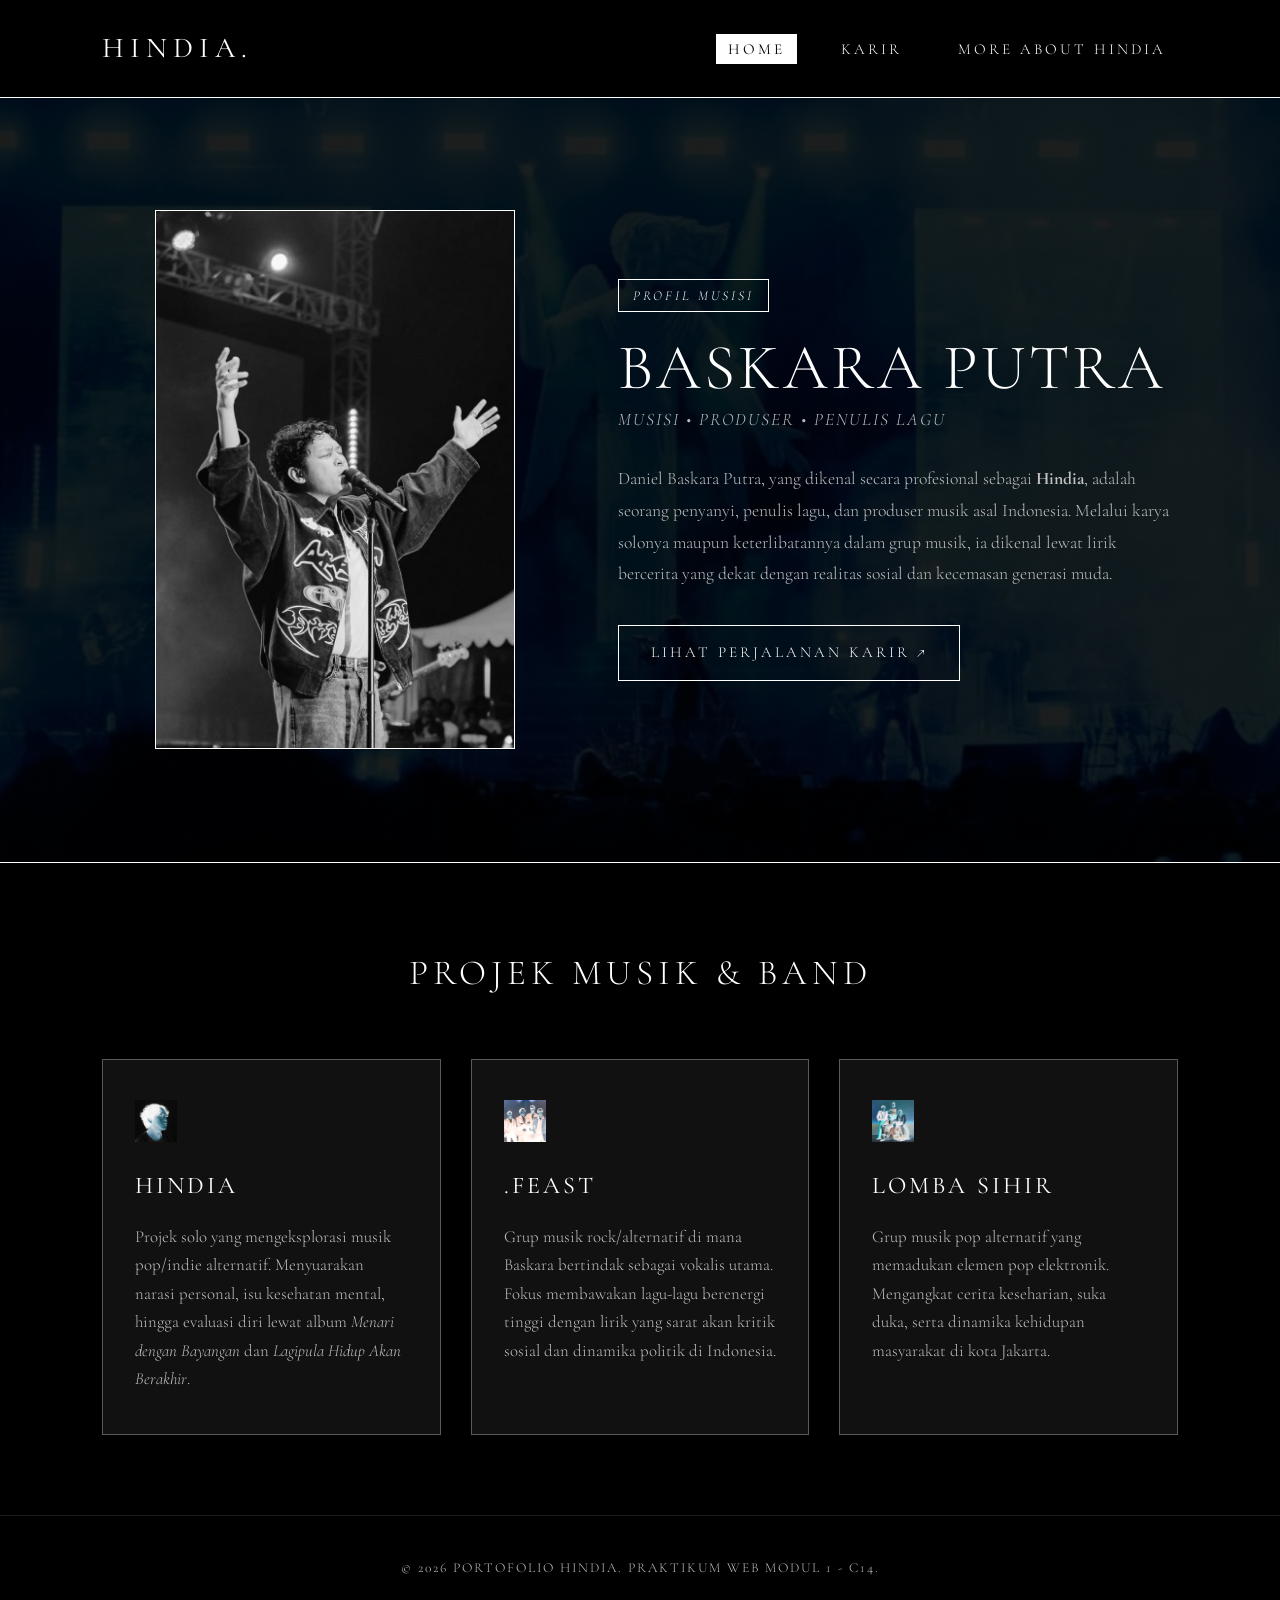
==== index.html @ d5028ae2 "home page" ====
<!DOCTYPE html>
<html lang="id">
<head>
    <meta charset="UTF-8">
    <meta name="viewport" content="width=device-width, initial-scale=1.0">
    <title>Hindia | Official Website</title>
    <!-- Impor Font Cormorant Garamond (Serif Klasik, Tipis, & Elegan) -->
    <link rel="preconnect" href="https://fonts.googleapis.com">
    <link rel="preconnect" href="https://fonts.gstatic.com" crossorigin>
    <link href="https://fonts.googleapis.com/css2?family=Cormorant+Garamond:ital,wght@0,300;0,400;0,600;1,300;1,400&family=Inter:wght@300;400&display=swap" rel="stylesheet">
    <link rel="stylesheet" href="style-home.css">
</head>

<body>
    <header class="navbar">
        <div class="logo">HINDIA.</div>
        <nav>
            <ul class="nav-links">
                <li><a href="index.html" class="active">HOME</a></li>
                <li><a href="cv.html">KARIR</a></li>
                <li><a href="portfolio.html">MORE ABOUT HINDIA</a></li>
            </ul>
        </nav>
    </header>

    <section class="hero-section">
        <div class="hero-image">
            <img src="assets/Baskara putra Hindia.jpg" alt="Foto Baskara Putra (Hindia)">
        </div>

        <div class="hero-content">
            <span class="badge">PROFIL MUSISI</span>
            <h1 class="hero-title">BASKARA PUTRA</h1>
            <p class="hero-subtitle">MUSISI • PRODUSER • PENULIS LAGU</p>
            <p class="hero-description">
                Daniel Baskara Putra, yang dikenal secara profesional sebagai <strong>Hindia</strong>, adalah seorang penyanyi, penulis lagu, dan produser musik asal Indonesia. Melalui karya solonya maupun keterlibatannya dalam grup musik, ia dikenal lewat lirik bercerita yang dekat dengan realitas sosial dan kecemasan generasi muda.
            </p>
            <a href="cv.html" class="btn-cta">LIHAT PERJALANAN KARIR ↗</a>
        </div>
    </section>

    <section class="band-section">
        <h2>PROJEK MUSIK & BAND</h2>
        <div class="band-grid">
            
            <div class="band-card">
                <img src="assets/spotify-profile-picture-hindia-3000x3000.jpg" alt="Logo Hindia" class="band-icon">
                <h3>HINDIA</h3>
                <p>
                    Projek solo yang mengeksplorasi musik pop/indie alternatif. Menyuarakan narasi personal, isu kesehatan mental, hingga evaluasi diri lewat album <em>Menari dengan Bayangan</em> dan <em>Lagipula Hidup Akan Berakhir</em>.
                </p>
            </div>

            <div class="band-card">
                <img src="assets/spotify-profile-picture-feast-3000x3000.jpg" alt="Logo .Feast" class="band-icon">
                <h3>.FEAST</h3>
                <p>
                    Grup musik rock/alternatif di mana Baskara bertindak sebagai vokalis utama. Fokus membawakan lagu-lagu berenergi tinggi dengan lirik yang sarat akan kritik sosial dan dinamika politik di Indonesia.
                </p>
            </div>

            <div class="band-card">
                <img src="assets/spotify-profile-picture-lomba-sihir-3000x3000.jpg" alt="Logo Lomba Sihir" class="band-icon">
                <h3>LOMBA SIHIR</h3>
                <p>
                    Grup musik pop alternatif yang memadukan elemen pop elektronik. Mengangkat cerita keseharian, suka duka, serta dinamika kehidupan masyarakat di kota Jakarta.
                </p>
            </div>

        </div>
    </section>

    <footer>
        <p>&copy; 2026 PORTOFOLIO HINDIA. PRAKTIKUM WEB MODUL 1 - C14.</p>
    </footer>

</body>
</html>
---- style-home.css ----
* {
    margin: 0;
    padding: 0;
    box-sizing: border-box;
    font-family: 'Cormorant Garamond', 'Times New Roman', Times, serif;
    border-radius: 0 !important;
}

:root {
    --color-black: #000000;
    --color-card-bg: #111111;
    --color-white: #ffffff;
    --color-light-gray: #c0c0c0;
}

body {
    background-color: var(--color-black);
    color: var(--color-white);
    line-height: 1.7;
    font-weight: 300; 
    font-size: 1.1rem;
}

.navbar {
    position: sticky;
    top: 0;
    z-index: 1000;
    background-color: rgba(0, 0, 0, 0.95);
    display: flex;
    justify-content: space-between;
    align-items: center;
    padding: 1.5rem 8%;
    border-bottom: 1px solid var(--color-white);
}

.logo {
    font-size: 1.8rem;
    font-weight: 400;
    letter-spacing: 6px;
    color: var(--color-white);
}

.nav-links {
    display: flex;
    list-style: none;
    gap: 32px;
}

.nav-links a {
    color: var(--color-white);
    text-decoration: none;
    font-weight: 300;
    font-size: 0.95rem;
    letter-spacing: 3px;
    padding: 6px 12px;
    transition: all 0.2s ease;
}

.nav-links a:hover,
.nav-links a.active {
    background-color: var(--color-white);
    color: var(--color-black);
    font-weight: 400;
}

.hero-section {
    position: relative;
    display: flex;
    align-items: center;
    justify-content: space-between;
    min-height: 85vh;
    padding: 4rem 8%;
    gap: 50px;
    
    background: linear-gradient(
        rgba(0, 0, 0, 0.88), 
        rgba(0, 0, 0, 0.88)
    ), url('assets/bg.jpg');
    background-size: cover;
    background-position: center;
    border-bottom: 1px solid var(--color-white);
}

.hero-image {
    flex: 1;
    display: flex;
    justify-content: center;
}

.hero-image img {
    width: 100%;
    max-width: 360px;
    height: auto;
    border: 1px solid var(--color-white);
    filter: grayscale(100%);
    object-fit: cover;
}

.hero-content {
    flex: 1.2;
    max-width: 600px;
}

.badge {
    border: 1px solid var(--color-white);
    color: var(--color-white);
    padding: 4px 14px;
    font-size: 0.85rem;
    font-weight: 300;
    display: inline-block;
    margin-bottom: 1.5rem;
    letter-spacing: 3px;
    font-style: italic;
}

.hero-title {
    font-size: 4rem; 
    font-weight: 300;
    color: var(--color-white);
    margin-bottom: 0.3rem;
    letter-spacing: 3px;
    line-height: 1;
}

.hero-subtitle {
    font-size: 1.1rem;
    color: var(--color-light-gray);
    margin-bottom: 1.8rem;
    font-weight: 300;
    letter-spacing: 2px;
    font-style: italic;
}

.hero-description {
    color: var(--color-light-gray);
    margin-bottom: 2.2rem;
    font-size: 1.1rem;
    font-weight: 300;
    line-height: 1.8;
}

.btn-cta {
    display: inline-block;
    padding: 14px 32px;
    background-color: transparent;
    color: var(--color-white);
    text-decoration: none;
    font-weight: 300;
    font-size: 0.95rem;
    letter-spacing: 3px;
    border: 1px solid var(--color-white);
    transition: all 0.3s ease;
}

.btn-cta:hover {
    background-color: var(--color-white);
    color: var(--color-black);
}

.band-section {
    padding: 5rem 8%;
    background-color: var(--color-black);
}

.band-section h2 {
    font-size: 2.2rem;
    font-weight: 300;
    margin-bottom: 3.5rem;
    color: var(--color-white);
    text-align: center;
    letter-spacing: 5px;
}

.band-grid {
    display: grid;
    grid-template-columns: repeat(3, 1fr);
    gap: 30px;
}

.band-card {
    background-color: var(--color-card-bg);
    padding: 2.5rem 2rem;
    border: 1px solid rgba(255, 255, 255, 0.3);
    transition: all 0.3s ease;
    display: flex;
    flex-direction: column;
    align-items: flex-start;
}

.band-card:hover {
    transform: translateY(-6px);
    border-color: var(--color-white);
    background-color: var(--color-white);
    color: var(--color-black);
}

.band-card:hover h3, 
.band-card:hover p {
    color: var(--color-black);
}

.band-icon {
    width: 42px;
    height: 42px;
    object-fit: contain;
    margin-bottom: 1.5rem;
    filter: invert(100%);
    transition: filter 0.3s ease;
}

.band-card:hover .band-icon {
    filter: invert(0%);
}

.band-card h3 {
    font-size: 1.5rem;
    font-weight: 400;
    margin-bottom: 1rem;
    letter-spacing: 3px;
    color: var(--color-white);
}

.band-card p {
    color: var(--color-light-gray);
    font-size: 1.05rem;
    font-weight: 300;
    line-height: 1.7;
}

footer {
    text-align: center;
    padding: 2.5rem;
    background-color: var(--color-black);
    color: var(--color-light-gray);
    font-size: 0.85rem;
    font-weight: 300;
    letter-spacing: 2px;
    border-top: 1px solid rgba(255, 255, 255, 0.1);
}

@media (max-width: 768px) {
    .navbar {
        flex-direction: column;
        gap: 15px;
    }

    .hero-section {
        flex-direction: column;
        text-align: center;
        padding: 3rem 5%;
    }

    .hero-title {
        font-size: 2.8rem;
    }

    .band-grid {
        grid-template-columns: 1fr;
    }
}
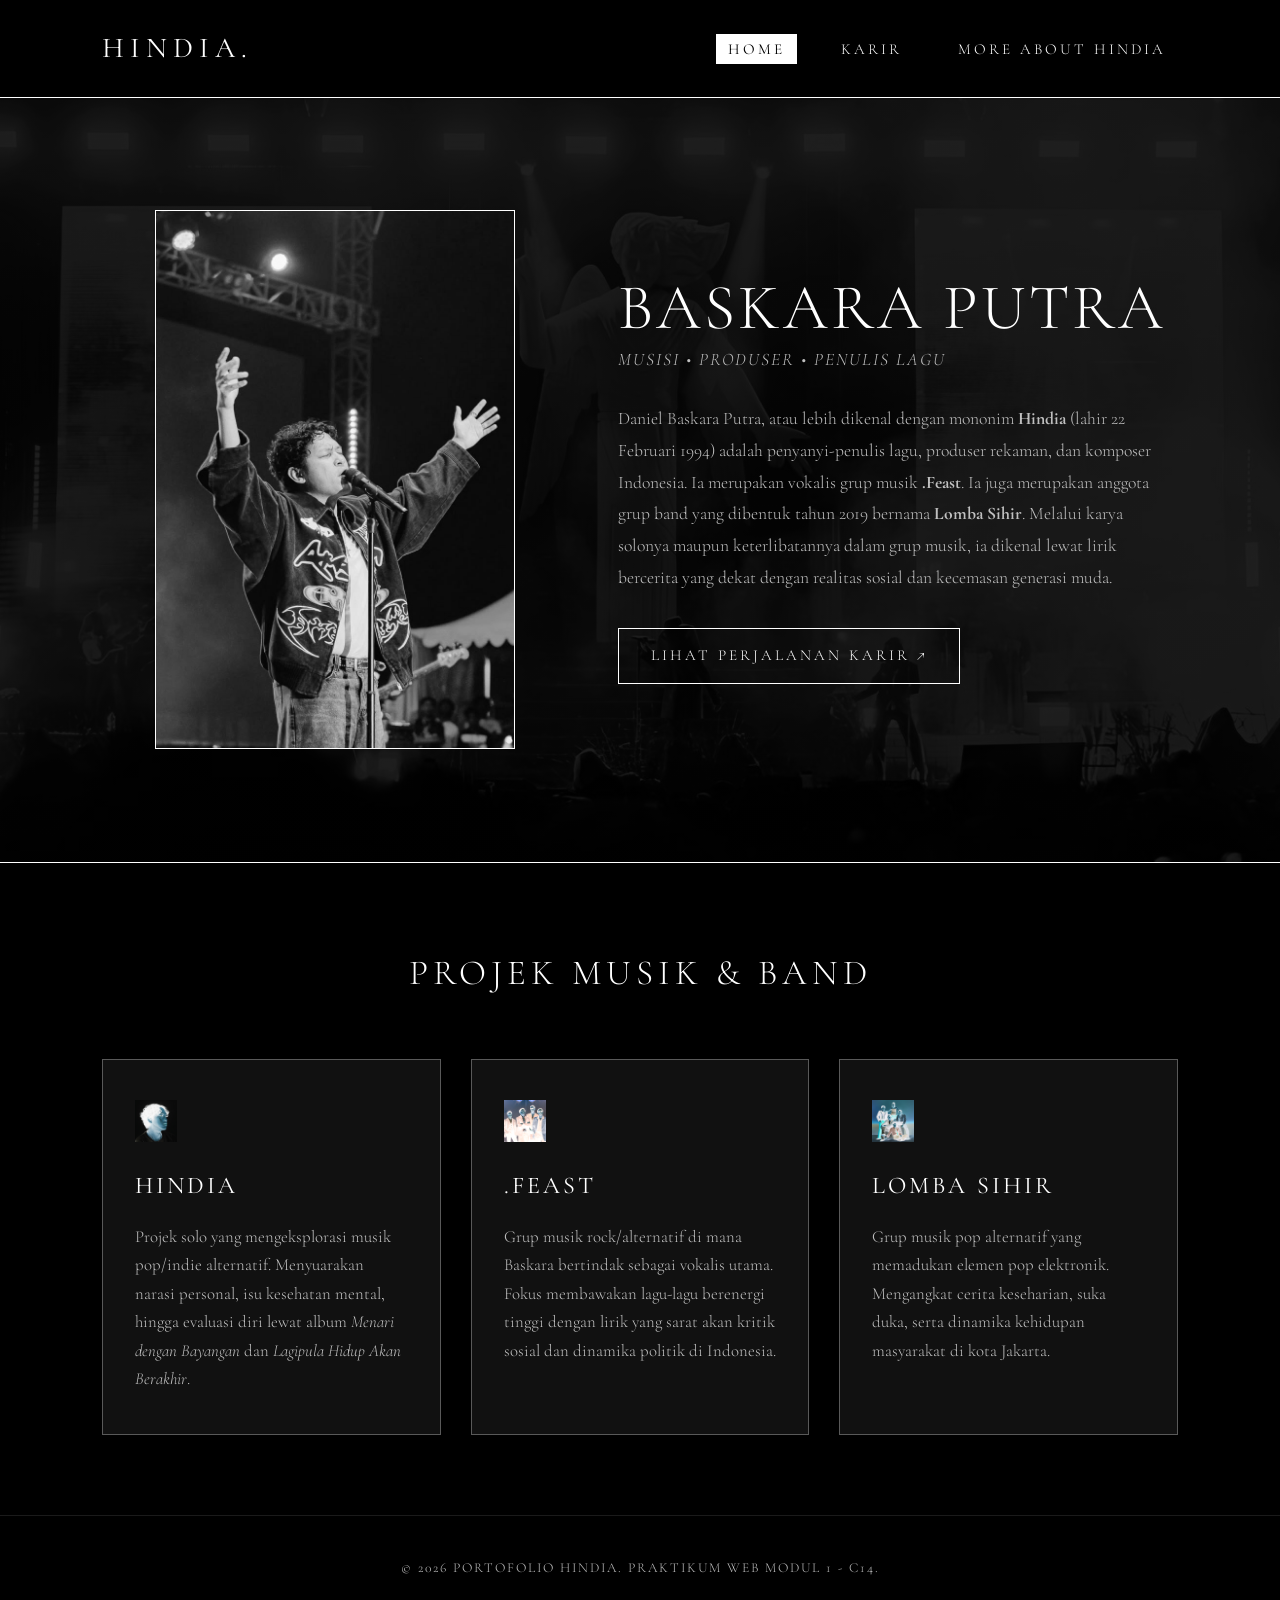
==== commit dc5192bb: "adding spotify links and fixing media size" ====
--- a/index.html
+++ b/index.html
@@ -4,10 +4,9 @@
     <meta charset="UTF-8">
     <meta name="viewport" content="width=device-width, initial-scale=1.0">
     <title>Hindia | Official Website</title>
-    <!-- Impor Font Cormorant Garamond (Serif Klasik, Tipis, & Elegan) -->
     <link rel="preconnect" href="https://fonts.googleapis.com">
     <link rel="preconnect" href="https://fonts.gstatic.com" crossorigin>
-    <link href="https://fonts.googleapis.com/css2?family=Cormorant+Garamond:ital,wght@0,300;0,400;0,600;1,300;1,400&family=Inter:wght@300;400&display=swap" rel="stylesheet">
+    <link href="https://fonts.googleapis.com/css2?family=Cormorant+Garamond:ital,wght@0,300;0,400;0,600;1,300;1,400&family=Inter:wght@300;400;600;700&display=swap" rel="stylesheet">
     <link rel="stylesheet" href="style-home.css">
 </head>
 
@@ -29,11 +28,10 @@
         </div>
 
         <div class="hero-content">
-            <span class="badge">PROFIL MUSISI</span>
             <h1 class="hero-title">BASKARA PUTRA</h1>
             <p class="hero-subtitle">MUSISI • PRODUSER • PENULIS LAGU</p>
             <p class="hero-description">
-                Daniel Baskara Putra, yang dikenal secara profesional sebagai <strong>Hindia</strong>, adalah seorang penyanyi, penulis lagu, dan produser musik asal Indonesia. Melalui karya solonya maupun keterlibatannya dalam grup musik, ia dikenal lewat lirik bercerita yang dekat dengan realitas sosial dan kecemasan generasi muda.
+                Daniel Baskara Putra, atau lebih dikenal dengan mononim <b>Hindia</b> (lahir 22 Februari 1994) adalah penyanyi-penulis lagu, produser rekaman, dan komposer Indonesia. Ia merupakan vokalis grup musik <b>.Feast</b>. Ia juga merupakan anggota grup band yang dibentuk tahun 2019 bernama <b>Lomba Sihir</b>. Melalui karya solonya maupun keterlibatannya dalam grup musik, ia dikenal lewat lirik bercerita yang dekat dengan realitas sosial dan kecemasan generasi muda.
             </p>
             <a href="cv.html" class="btn-cta">LIHAT PERJALANAN KARIR ↗</a>
         </div>
@@ -45,7 +43,7 @@
             
             <div class="band-card">
                 <img src="assets/spotify-profile-picture-hindia-3000x3000.jpg" alt="Logo Hindia" class="band-icon">
-                <h3>HINDIA</h3>
+                <h3><a href="https://open.spotify.com/artist/51kyrUsAVqUBcoDEMFkX12?si=bd57cd3b3973432b">HINDIA</a></h3>
                 <p>
                     Projek solo yang mengeksplorasi musik pop/indie alternatif. Menyuarakan narasi personal, isu kesehatan mental, hingga evaluasi diri lewat album <em>Menari dengan Bayangan</em> dan <em>Lagipula Hidup Akan Berakhir</em>.
                 </p>
@@ -53,7 +51,7 @@
 
             <div class="band-card">
                 <img src="assets/spotify-profile-picture-feast-3000x3000.jpg" alt="Logo .Feast" class="band-icon">
-                <h3>.FEAST</h3>
+                <h3><a href="https://open.spotify.com/artist/7Gy1PxqrgsiqWF6JNYPHeB?si=d4a4dc573a984864">.FEAST</a></h3>
                 <p>
                     Grup musik rock/alternatif di mana Baskara bertindak sebagai vokalis utama. Fokus membawakan lagu-lagu berenergi tinggi dengan lirik yang sarat akan kritik sosial dan dinamika politik di Indonesia.
                 </p>
@@ -61,7 +59,7 @@
 
             <div class="band-card">
                 <img src="assets/spotify-profile-picture-lomba-sihir-3000x3000.jpg" alt="Logo Lomba Sihir" class="band-icon">
-                <h3>LOMBA SIHIR</h3>
+                <h3><a href="https://open.spotify.com/artist/6wD3vtAV0P3gWB9zLs7I4j?si=891be4e5d7d04f18">LOMBA SIHIR</a></h3>
                 <p>
                     Grup musik pop alternatif yang memadukan elemen pop elektronik. Mengangkat cerita keseharian, suka duka, serta dinamika kehidupan masyarakat di kota Jakarta.
                 </p>
@@ -75,4 +73,4 @@
     </footer>
 
 </body>
-</html>+</html>
--- a/style-home.css
+++ b/style-home.css
@@ -19,6 +19,10 @@
     line-height: 1.7;
     font-weight: 300; 
     font-size: 1.1rem;
+}
+
+b, strong {
+    font-weight: 700;
 }
 
 .navbar {
@@ -75,10 +79,11 @@
     background: linear-gradient(
         rgba(0, 0, 0, 0.88), 
         rgba(0, 0, 0, 0.88)
-    ), url('assets/bg.jpg');
+    ), url('assets/home-bg.jpg');
     background-size: cover;
     background-position: center;
     border-bottom: 1px solid var(--color-white);
+    filter: grayscale(100%);
 }
 
 .hero-image {
@@ -139,6 +144,11 @@
     line-height: 1.8;
 }
 
+.hero-description b, 
+.hero-description strong {
+    font-weight: 700;
+}
+
 .btn-cta {
     display: inline-block;
     padding: 14px 32px;
@@ -187,6 +197,7 @@
     align-items: flex-start;
 }
 
+
 .band-card:hover {
     transform: translateY(-6px);
     border-color: var(--color-white);
@@ -195,7 +206,8 @@
 }
 
 .band-card:hover h3, 
-.band-card:hover p {
+.band-card:hover p,
+.band-card:hover a {
     color: var(--color-black);
 }
 
@@ -212,12 +224,13 @@
     filter: invert(0%);
 }
 
-.band-card h3 {
+.band-card h3, .band-card a {
     font-size: 1.5rem;
     font-weight: 400;
     margin-bottom: 1rem;
     letter-spacing: 3px;
     color: var(--color-white);
+    text-decoration: none;
 }
 
 .band-card p {
@@ -257,4 +270,35 @@
     .band-grid {
         grid-template-columns: 1fr;
     }
+}
+
+@media (max-width: 1024px) and (min-width: 769px) {
+    .band-grid {
+        grid-template-columns: repeat(2, 1fr);
+    }
+    .hero-section {
+        gap: 30px;
+        padding: 4rem 5%;
+    }
+}
+
+@media (max-width: 768px) {
+    .navbar {
+        flex-direction: column;
+        gap: 15px;
+    }
+
+    .hero-section {
+        flex-direction: column;
+        text-align: center;
+        padding: 3rem 5%;
+    }
+
+    .hero-title {
+        font-size: 2.8rem;
+    }
+
+    .band-grid {
+        grid-template-columns: 1fr;
+    }
 }
